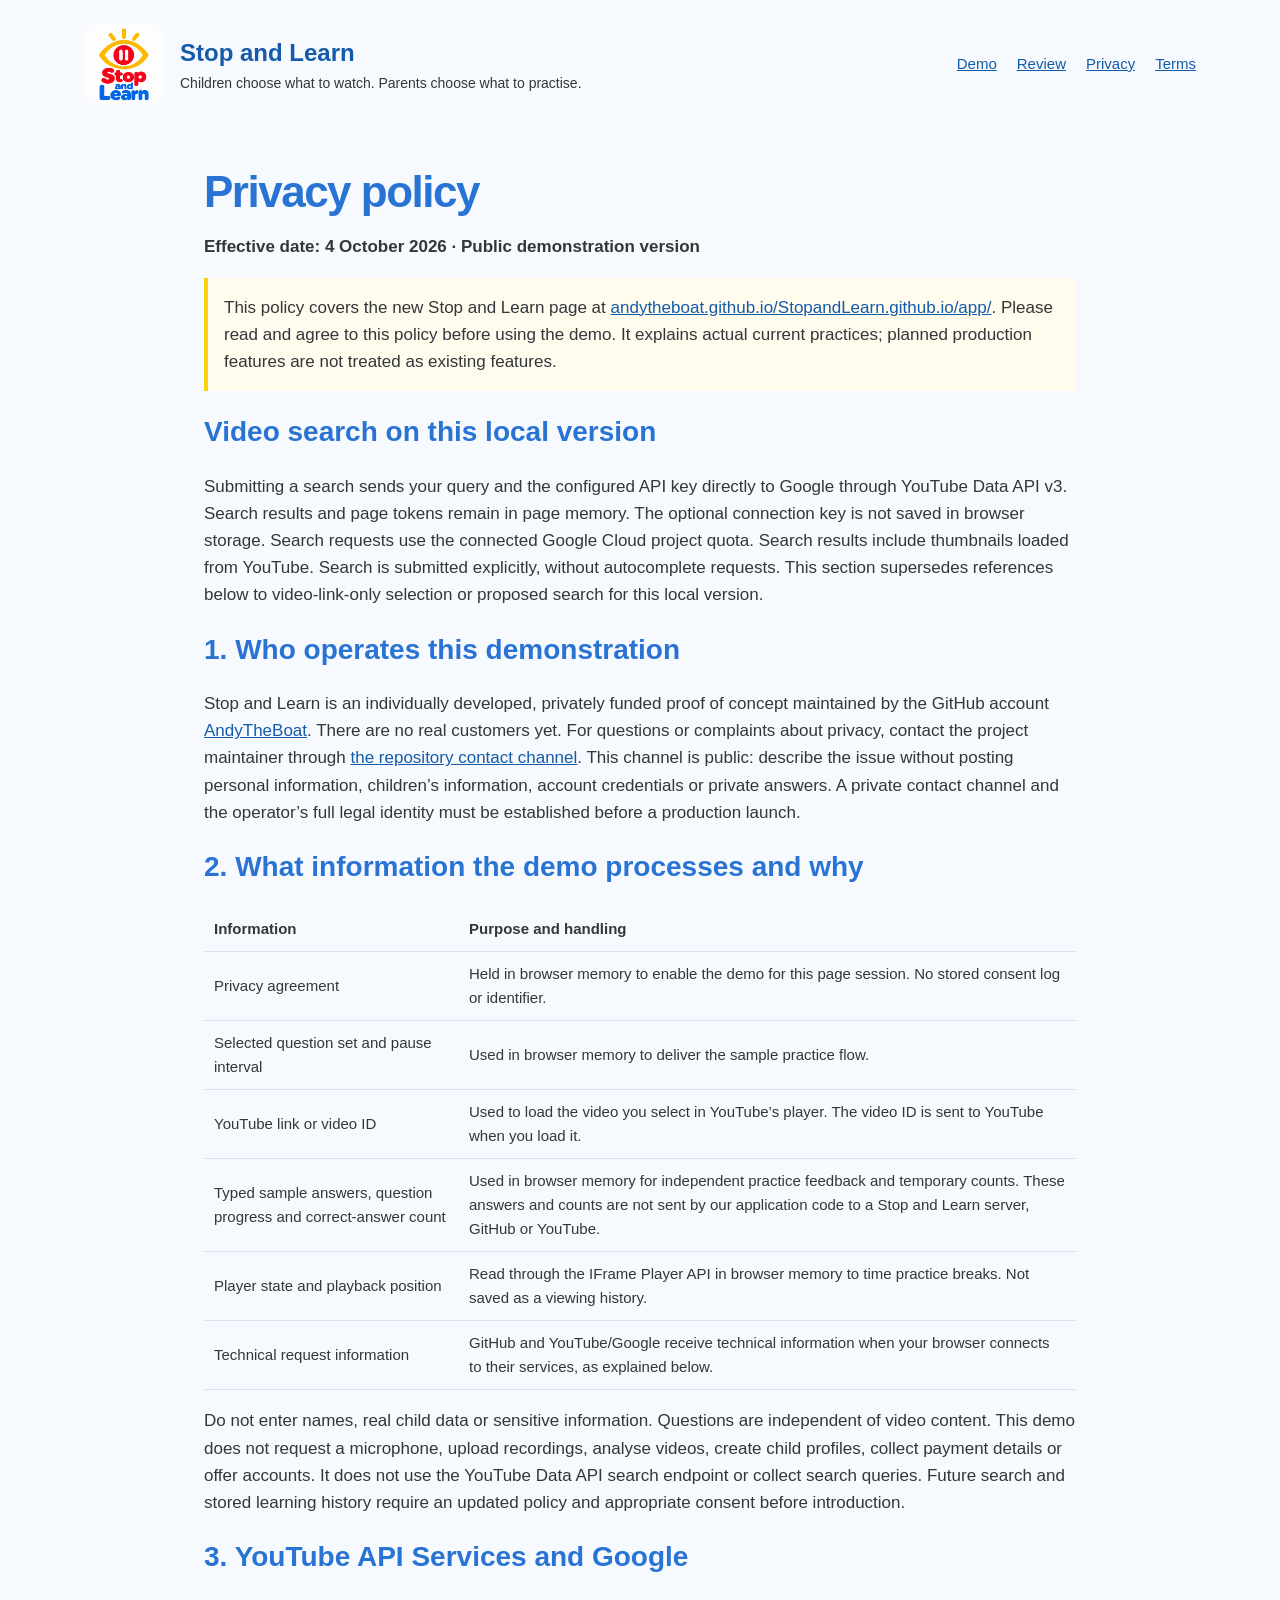
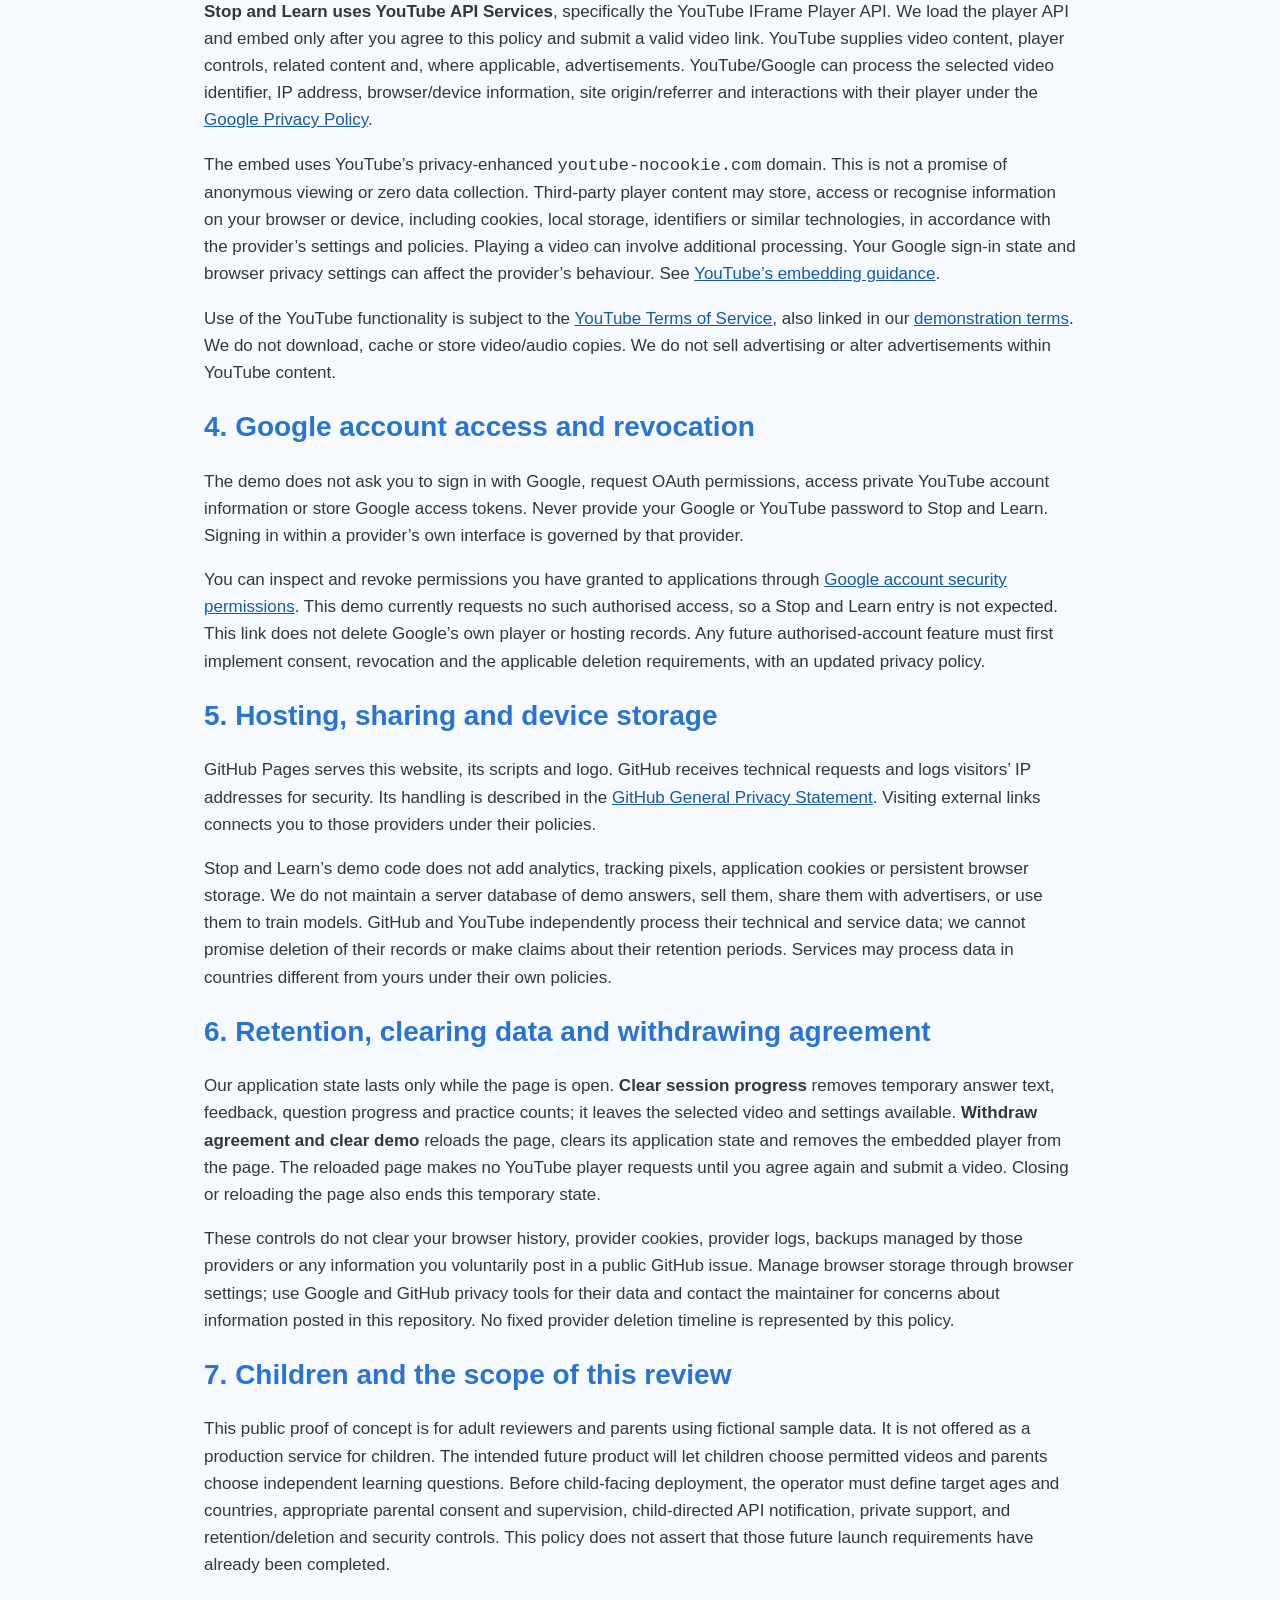
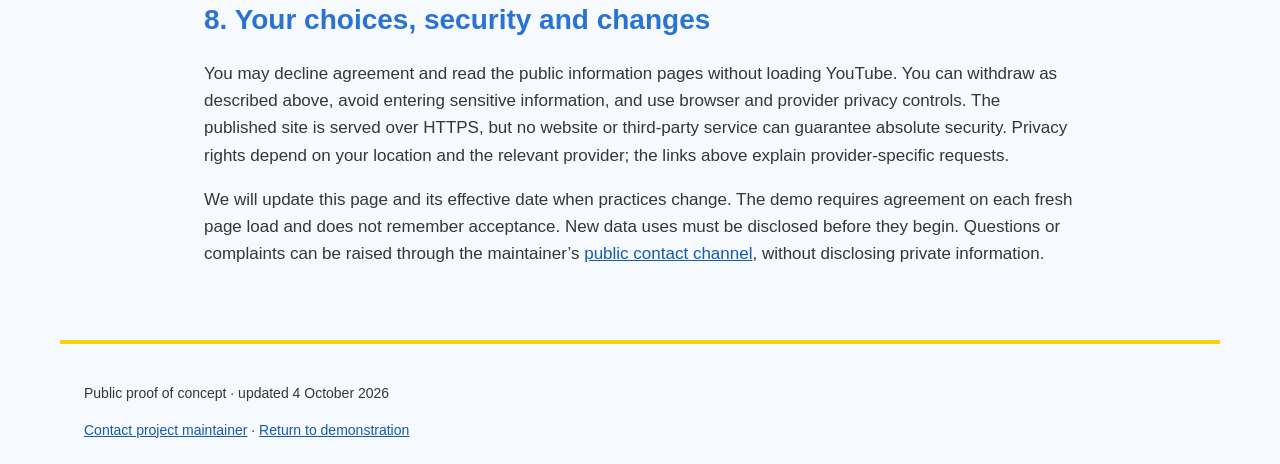
==== app/privacy.html @ 6a62c44f "Publish separate Stop and Learn app without changing quota-review pages" ====
<!doctype html><html lang="en"><head><meta charset="utf-8"><meta name="viewport" content="width=device-width,initial-scale=1"><meta name="referrer" content="strict-origin-when-cross-origin"><title>Privacy notice — Stop and Learn</title><link rel="stylesheet" href="legal.css"></head><body><header class="wrap"><a class="identity" href="index.html"><img src="stop-and-learn-logo.png" alt="Stop and Learn" width="80" height="80"><span>Stop and Learn<small>Children choose what to watch. Parents choose what to practise.</small></span></a><nav><a href="index.html#inizia">Demo</a><a href="https://andytheboat.github.io/StopandLearn.github.io/review.html">Review</a><a href="privacy.html">Privacy</a><a href="terms.html">Terms</a></nav></header><main class="wrap prose"><h1>Privacy policy</h1><p><strong>Effective date: 4 October 2026 · Public demonstration version</strong></p>
<p class="notice">This policy covers the new Stop and Learn page at <a href="https://andytheboat.github.io/StopandLearn.github.io/app/">andytheboat.github.io/StopandLearn.github.io/app/</a>. Please read and agree to this policy before using the demo. It explains actual current practices; planned production features are not treated as existing features.</p>
<h2>Video search on this local version</h2><p>Submitting a search sends your query and the configured API key directly to Google through YouTube Data API v3. Search results and page tokens remain in page memory. The optional connection key is not saved in browser storage. Search requests use the connected Google Cloud project quota. Search results include thumbnails loaded from YouTube. Search is submitted explicitly, without autocomplete requests. This section supersedes references below to video-link-only selection or proposed search for this local version.</p><h2>1. Who operates this demonstration</h2><p>Stop and Learn is an individually developed, privately funded proof of concept maintained by the GitHub account <a href="https://github.com/AndyTheBoat">AndyTheBoat</a>. There are no real customers yet. For questions or complaints about privacy, contact the project maintainer through <a href="https://github.com/AndyTheBoat/StopandLearn.github.io/issues">the repository contact channel</a>. This channel is public: describe the issue without posting personal information, children’s information, account credentials or private answers. A private contact channel and the operator’s full legal identity must be established before a production launch.</p>
<h2>2. What information the demo processes and why</h2><table><thead><tr><th>Information</th><th>Purpose and handling</th></tr></thead><tbody><tr><td>Privacy agreement</td><td>Held in browser memory to enable the demo for this page session. No stored consent log or identifier.</td></tr><tr><td>Selected question set and pause interval</td><td>Used in browser memory to deliver the sample practice flow.</td></tr><tr><td>YouTube link or video ID</td><td>Used to load the video you select in YouTube’s player. The video ID is sent to YouTube when you load it.</td></tr><tr><td>Typed sample answers, question progress and correct-answer count</td><td>Used in browser memory for independent practice feedback and temporary counts. These answers and counts are not sent by our application code to a Stop and Learn server, GitHub or YouTube.</td></tr><tr><td>Player state and playback position</td><td>Read through the IFrame Player API in browser memory to time practice breaks. Not saved as a viewing history.</td></tr><tr><td>Technical request information</td><td>GitHub and YouTube/Google receive technical information when your browser connects to their services, as explained below.</td></tr></tbody></table>
<p>Do not enter names, real child data or sensitive information. Questions are independent of video content. This demo does not request a microphone, upload recordings, analyse videos, create child profiles, collect payment details or offer accounts. It does not use the YouTube Data API search endpoint or collect search queries. Future search and stored learning history require an updated policy and appropriate consent before introduction.</p>
<h2>3. YouTube API Services and Google</h2><p><strong>Stop and Learn uses YouTube API Services</strong>, specifically the YouTube IFrame Player API. We load the player API and embed only after you agree to this policy and submit a valid video link. YouTube supplies video content, player controls, related content and, where applicable, advertisements. YouTube/Google can process the selected video identifier, IP address, browser/device information, site origin/referrer and interactions with their player under the <a href="https://policies.google.com/privacy">Google Privacy Policy</a>.</p>
<p>The embed uses YouTube’s privacy-enhanced <code>youtube-nocookie.com</code> domain. This is not a promise of anonymous viewing or zero data collection. Third-party player content may store, access or recognise information on your browser or device, including cookies, local storage, identifiers or similar technologies, in accordance with the provider’s settings and policies. Playing a video can involve additional processing. Your Google sign-in state and browser privacy settings can affect the provider’s behaviour. See <a href="https://support.google.com/youtube/answer/171780">YouTube’s embedding guidance</a>.</p>
<p>Use of the YouTube functionality is subject to the <a href="https://www.youtube.com/t/terms">YouTube Terms of Service</a>, also linked in our <a href="terms.html">demonstration terms</a>. We do not download, cache or store video/audio copies. We do not sell advertising or alter advertisements within YouTube content.</p>
<h2>4. Google account access and revocation</h2><p>The demo does not ask you to sign in with Google, request OAuth permissions, access private YouTube account information or store Google access tokens. Never provide your Google or YouTube password to Stop and Learn. Signing in within a provider’s own interface is governed by that provider.</p>
<p>You can inspect and revoke permissions you have granted to applications through <a href="https://security.google.com/settings/security/permissions">Google account security permissions</a>. This demo currently requests no such authorised access, so a Stop and Learn entry is not expected. This link does not delete Google’s own player or hosting records. Any future authorised-account feature must first implement consent, revocation and the applicable deletion requirements, with an updated privacy policy.</p>
<h2>5. Hosting, sharing and device storage</h2><p>GitHub Pages serves this website, its scripts and logo. GitHub receives technical requests and logs visitors’ IP addresses for security. Its handling is described in the <a href="https://docs.github.com/en/site-policy/privacy-policies/github-general-privacy-statement">GitHub General Privacy Statement</a>. Visiting external links connects you to those providers under their policies.</p>
<p>Stop and Learn’s demo code does not add analytics, tracking pixels, application cookies or persistent browser storage. We do not maintain a server database of demo answers, sell them, share them with advertisers, or use them to train models. GitHub and YouTube independently process their technical and service data; we cannot promise deletion of their records or make claims about their retention periods. Services may process data in countries different from yours under their own policies.</p>
<h2>6. Retention, clearing data and withdrawing agreement</h2><p>Our application state lasts only while the page is open. <strong>Clear session progress</strong> removes temporary answer text, feedback, question progress and practice counts; it leaves the selected video and settings available. <strong>Withdraw agreement and clear demo</strong> reloads the page, clears its application state and removes the embedded player from the page. The reloaded page makes no YouTube player requests until you agree again and submit a video. Closing or reloading the page also ends this temporary state.</p>
<p>These controls do not clear your browser history, provider cookies, provider logs, backups managed by those providers or any information you voluntarily post in a public GitHub issue. Manage browser storage through browser settings; use Google and GitHub privacy tools for their data and contact the maintainer for concerns about information posted in this repository. No fixed provider deletion timeline is represented by this policy.</p>
<h2>7. Children and the scope of this review</h2><p>This public proof of concept is for adult reviewers and parents using fictional sample data. It is not offered as a production service for children. The intended future product will let children choose permitted videos and parents choose independent learning questions. Before child-facing deployment, the operator must define target ages and countries, appropriate parental consent and supervision, child-directed API notification, private support, and retention/deletion and security controls. This policy does not assert that those future launch requirements have already been completed.</p>
<h2>8. Your choices, security and changes</h2><p>You may decline agreement and read the public information pages without loading YouTube. You can withdraw as described above, avoid entering sensitive information, and use browser and provider privacy controls. The published site is served over HTTPS, but no website or third-party service can guarantee absolute security. Privacy rights depend on your location and the relevant provider; the links above explain provider-specific requests.</p>
<p>We will update this page and its effective date when practices change. The demo requires agreement on each fresh page load and does not remember acceptance. New data uses must be disclosed before they begin. Questions or complaints can be raised through the maintainer’s <a href="https://github.com/AndyTheBoat/StopandLearn.github.io/issues">public contact channel</a>, without disclosing private information.</p></main><footer class="wrap"><p>Public proof of concept · updated 4 October 2026</p><a href="https://github.com/AndyTheBoat/StopandLearn.github.io/issues">Contact project maintainer</a> · <a href="index.html">Return to demonstration</a></footer></body></html>
---- app/legal.css ----
:root{--blue:#2873d3;--yellow:#f8d20b;--red:#ec2527;--ink:#33363b;--line:#d7e2ef}*{box-sizing:border-box}html{scroll-behavior:smooth}body{margin:0;background:#f6f9fd;color:var(--ink);font:17px/1.6 'Trebuchet MS',Arial,sans-serif}.wrap{max-width:1160px;margin:auto;padding:24px}header{display:flex;align-items:center;justify-content:space-between;gap:24px}.identity{display:flex;align-items:center;gap:16px;text-decoration:none;font-weight:bold;font-size:24px}.identity img{object-fit:contain;border-radius:12px}.identity small{display:block;font-size:14px;font-weight:normal;color:var(--ink)}a{color:#145baa}nav,footer div{display:flex;gap:20px;flex-wrap:wrap}nav a{font-size:15px}.hero{padding:36px 0 28px;max-width:880px}h1{font-size:clamp(36px,5.5vw,66px);line-height:1.1;letter-spacing:-1.5px;margin:16px 0;color:var(--blue)}h2{font-size:28px;line-height:1.25;color:var(--blue)}h3{line-height:1.3}.eyebrow{text-transform:uppercase;font-size:12px;letter-spacing:1.4px;font-weight:bold;color:#5b6270}.button,button{display:inline-block;border:0;border-radius:9px;background:var(--blue);color:white;padding:12px 18px;font:700 15px 'Trebuchet MS',sans-serif;cursor:pointer;text-decoration:none}.secondary{background:var(--yellow);color:var(--ink)}button:disabled{opacity:.5;cursor:default}.flow{display:flex;gap:12px;align-items:center;flex-wrap:wrap;margin:14px 0 32px}.flow span{background:white;border:1px solid var(--line);border-radius:8px;padding:12px 16px}.panel{padding:28px;background:white;border:1px solid var(--line);border-radius:16px;margin:24px 0}.columns{display:grid;grid-template-columns:1fr 1fr;gap:24px;margin:24px 0}label{display:block;font-weight:bold;margin-bottom:8px}input[type=text],select{width:100%;padding:12px;border:1px solid #9daec3;border-radius:8px;background:white;font:inherit;color:var(--ink)}.input-row{display:flex;gap:12px}.input-row input{flex:1;min-width:0}.hint{font-size:14px;color:#576170}.consent{font-size:14px;font-weight:normal}.consent input{margin-right:8px}.learning-grid{display:grid;grid-template-columns:minmax(0,1.6fr) minmax(260px,1fr);gap:24px;margin-top:24px}#player-shell{width:100%;aspect-ratio:16/9;min-height:200px;background:#edf3fa;display:grid;place-items:center}#player{width:100%;height:100%;min-height:200px;border:0}#player p{text-align:center;margin-top:60px}.practice{padding:20px;background:#fffbed;border:1px solid #efdea0;border-radius:12px}.practice button,.practice input{margin-top:12px}#feedback{font-weight:bold}footer{font-size:14px;border-top:4px solid var(--yellow);margin-top:32px!important}footer div{margin-top:12px}.prose{max-width:920px}.prose h1{font-size:44px}.notice{background:#fffbed;border-left:4px solid var(--yellow);padding:16px}table{border-collapse:collapse;width:100%;font-size:15px}th,td{text-align:left;border-bottom:1px solid var(--line);padding:10px}svg{width:100%;height:auto}.architecture{overflow:auto}.architecture svg{min-width:650px}:focus-visible{outline:3px solid var(--blue);outline-offset:3px}[hidden]{display:none!important}@media(max-width:800px){header{align-items:flex-start;flex-direction:column}.learning-grid,.columns{grid-template-columns:1fr}.panel{padding:18px}.wrap{padding:18px}.input-row{flex-direction:column}.identity{font-size:20px}.identity img{width:66px;height:66px}.identity small{max-width:280px}nav{gap:16px}h1{letter-spacing:-.7px}}
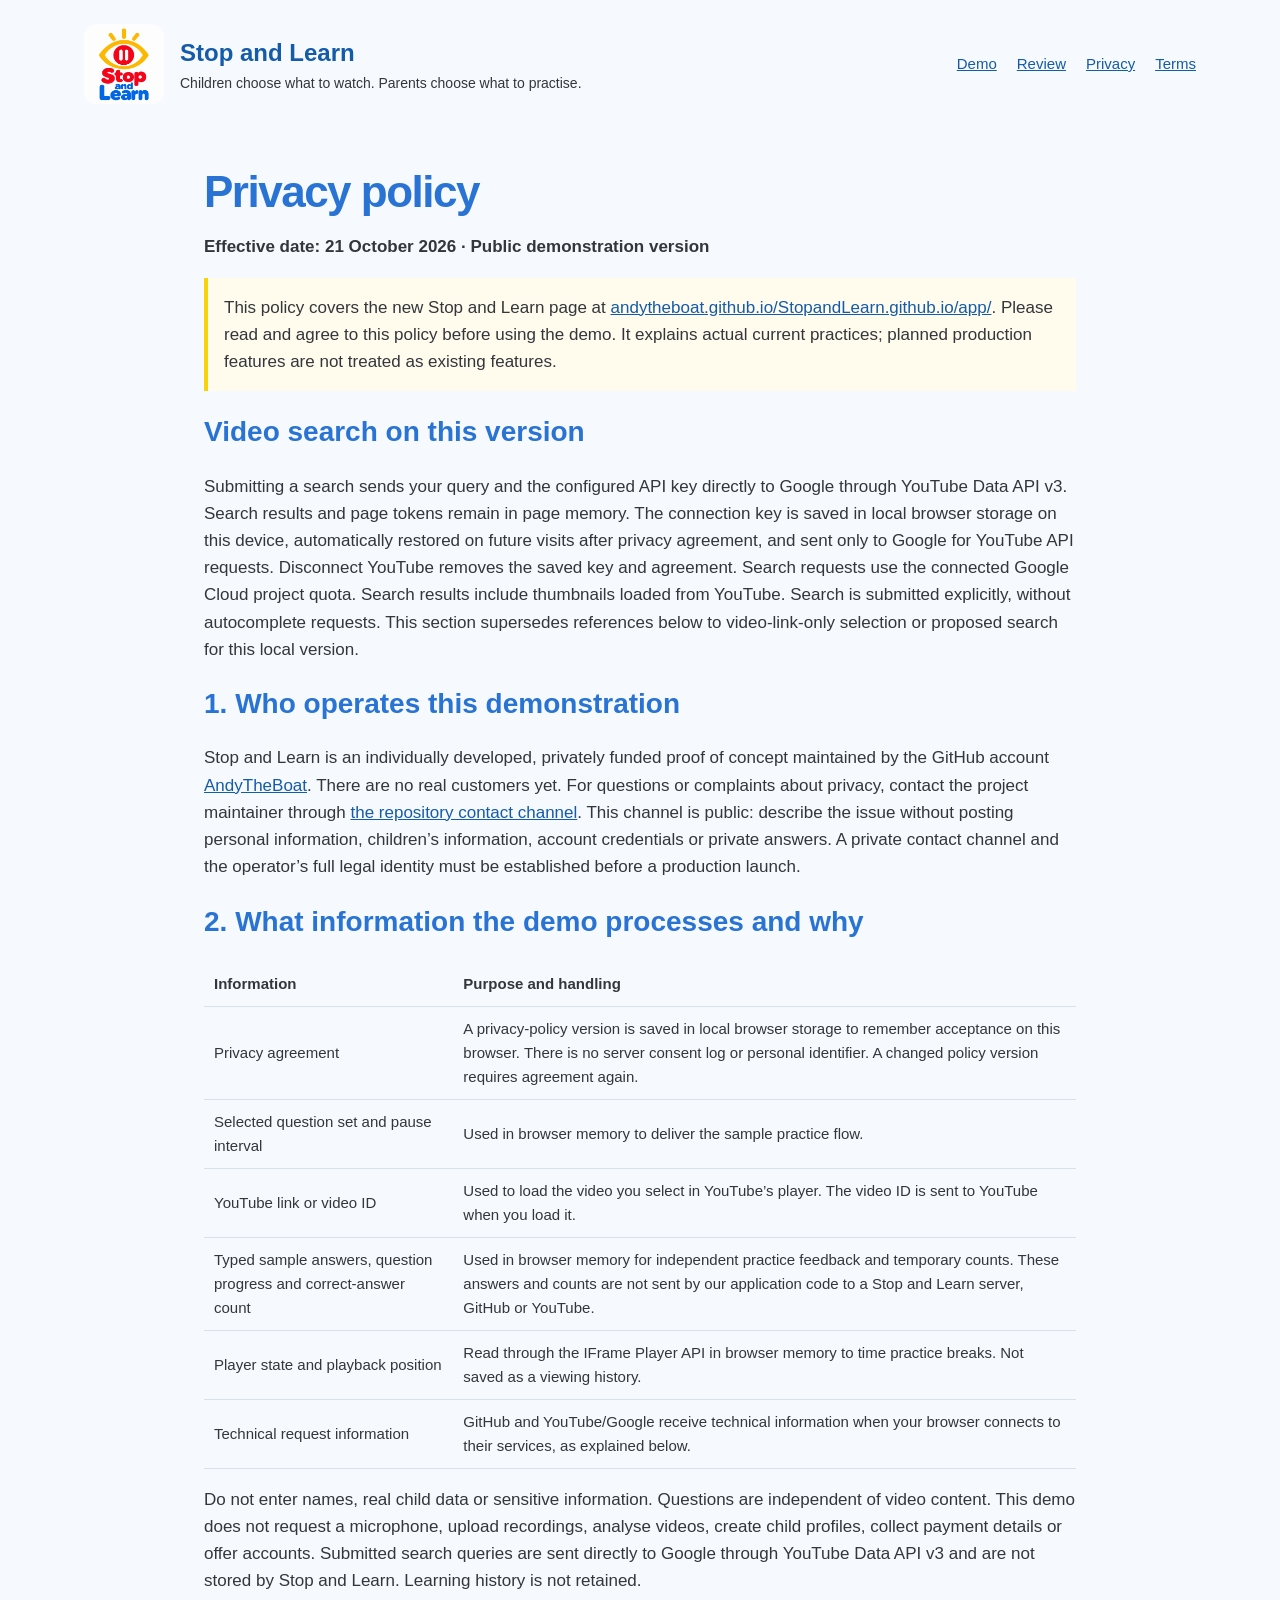
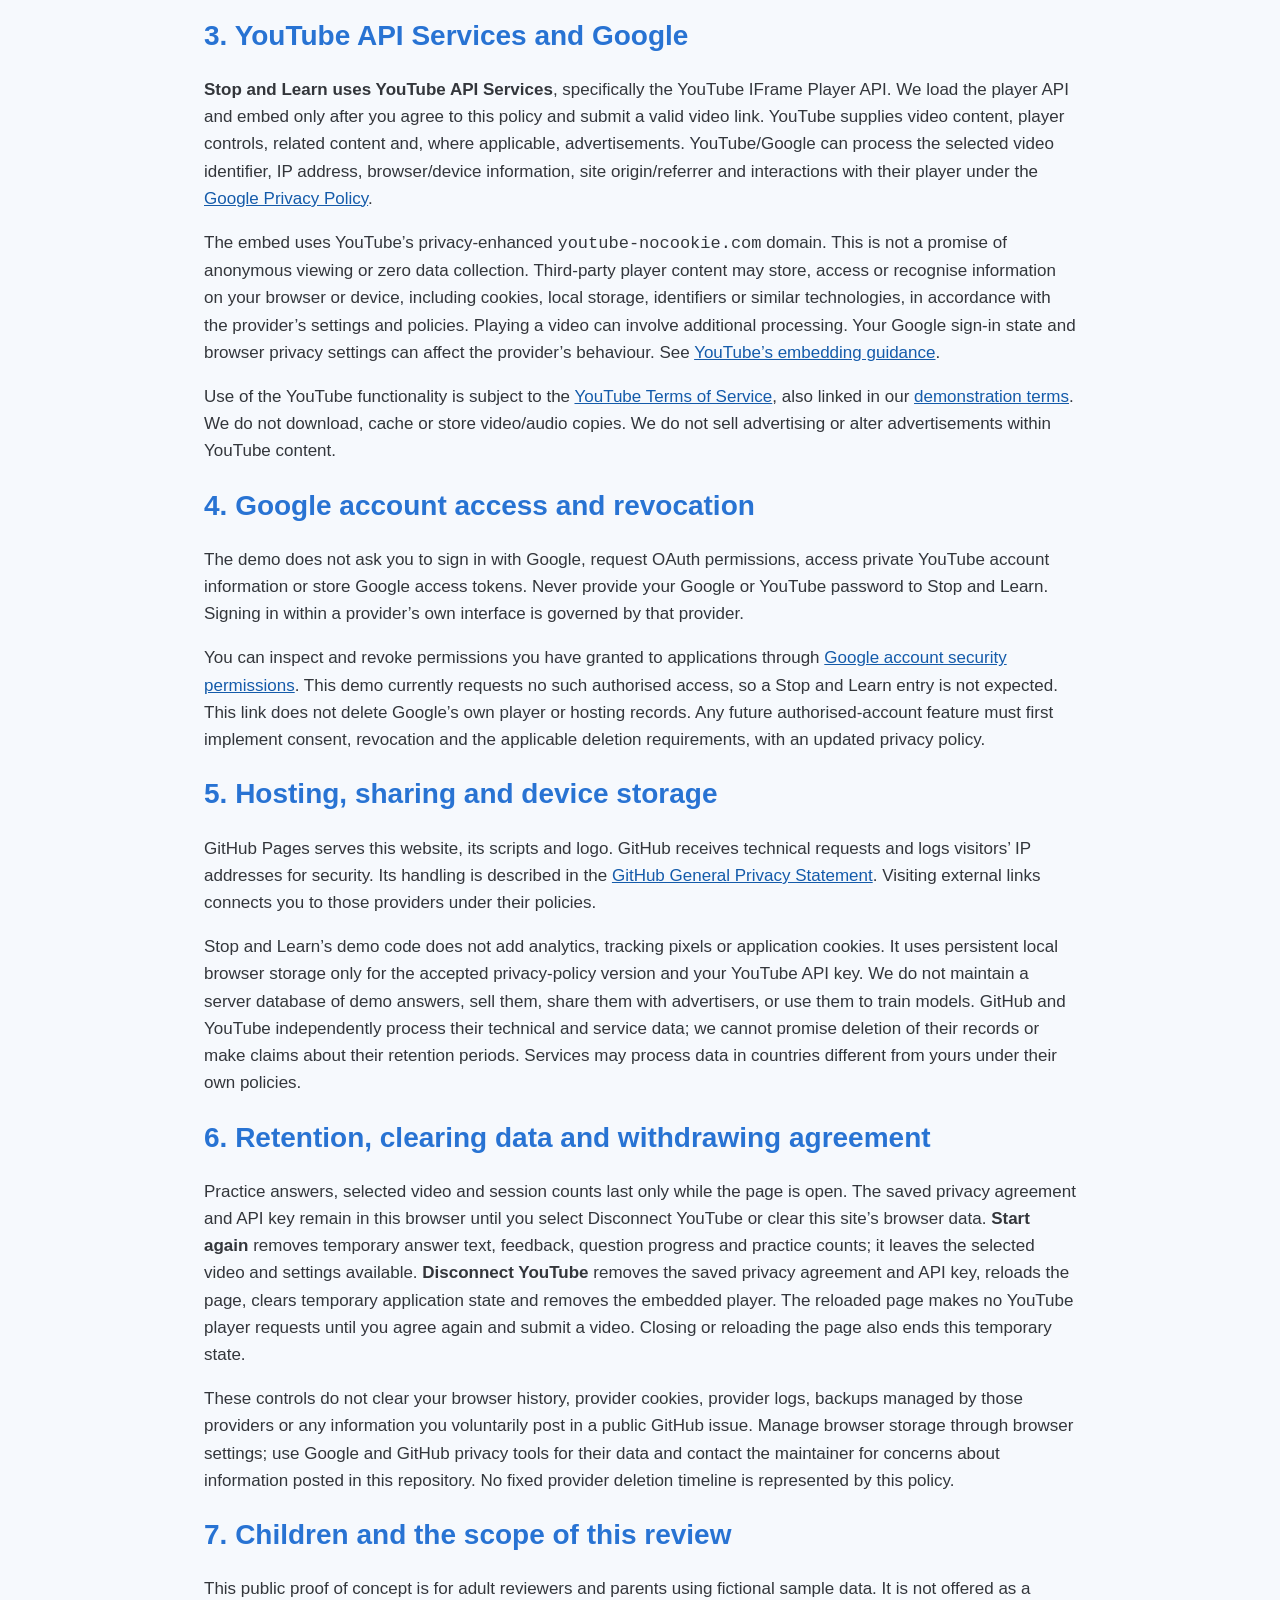
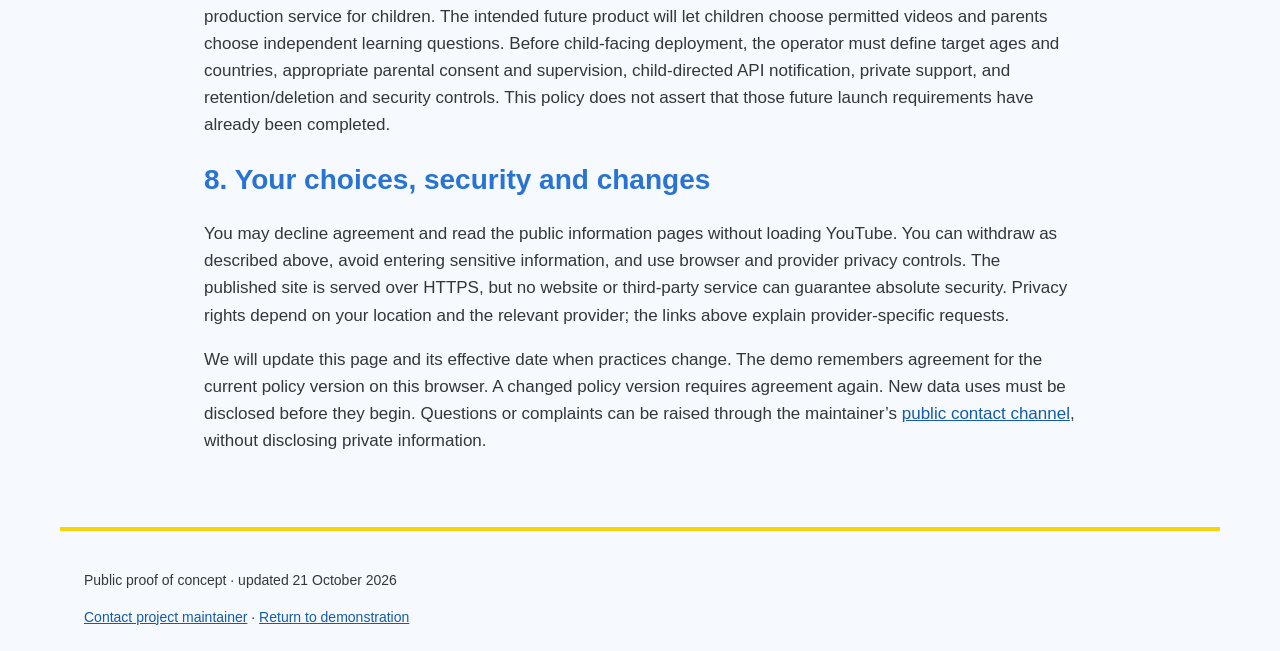
==== commit c1c2b914: "Remember consent and YouTube key locally in browser" ====
--- a/app/privacy.html
+++ b/app/privacy.html
@@ -1,17 +1,17 @@
-<!doctype html><html lang="en"><head><meta charset="utf-8"><meta name="viewport" content="width=device-width,initial-scale=1"><meta name="referrer" content="strict-origin-when-cross-origin"><title>Privacy notice — Stop and Learn</title><link rel="stylesheet" href="legal.css"></head><body><header class="wrap"><a class="identity" href="index.html"><img src="stop-and-learn-logo.png" alt="Stop and Learn" width="80" height="80"><span>Stop and Learn<small>Children choose what to watch. Parents choose what to practise.</small></span></a><nav><a href="index.html#inizia">Demo</a><a href="https://andytheboat.github.io/StopandLearn.github.io/review.html">Review</a><a href="privacy.html">Privacy</a><a href="terms.html">Terms</a></nav></header><main class="wrap prose"><h1>Privacy policy</h1><p><strong>Effective date: 4 October 2026 · Public demonstration version</strong></p>
+<!doctype html><html lang="en"><head><meta charset="utf-8"><meta name="viewport" content="width=device-width,initial-scale=1"><meta name="referrer" content="strict-origin-when-cross-origin"><title>Privacy notice — Stop and Learn</title><link rel="stylesheet" href="legal.css"></head><body><header class="wrap"><a class="identity" href="index.html"><img src="stop-and-learn-logo.png" alt="Stop and Learn" width="80" height="80"><span>Stop and Learn<small>Children choose what to watch. Parents choose what to practise.</small></span></a><nav><a href="index.html#inizia">Demo</a><a href="https://andytheboat.github.io/StopandLearn.github.io/review.html">Review</a><a href="privacy.html">Privacy</a><a href="terms.html">Terms</a></nav></header><main class="wrap prose"><h1>Privacy policy</h1><p><strong>Effective date: 21 October 2026 · Public demonstration version</strong></p>
 <p class="notice">This policy covers the new Stop and Learn page at <a href="https://andytheboat.github.io/StopandLearn.github.io/app/">andytheboat.github.io/StopandLearn.github.io/app/</a>. Please read and agree to this policy before using the demo. It explains actual current practices; planned production features are not treated as existing features.</p>
-<h2>Video search on this local version</h2><p>Submitting a search sends your query and the configured API key directly to Google through YouTube Data API v3. Search results and page tokens remain in page memory. The optional connection key is not saved in browser storage. Search requests use the connected Google Cloud project quota. Search results include thumbnails loaded from YouTube. Search is submitted explicitly, without autocomplete requests. This section supersedes references below to video-link-only selection or proposed search for this local version.</p><h2>1. Who operates this demonstration</h2><p>Stop and Learn is an individually developed, privately funded proof of concept maintained by the GitHub account <a href="https://github.com/AndyTheBoat">AndyTheBoat</a>. There are no real customers yet. For questions or complaints about privacy, contact the project maintainer through <a href="https://github.com/AndyTheBoat/StopandLearn.github.io/issues">the repository contact channel</a>. This channel is public: describe the issue without posting personal information, children’s information, account credentials or private answers. A private contact channel and the operator’s full legal identity must be established before a production launch.</p>
-<h2>2. What information the demo processes and why</h2><table><thead><tr><th>Information</th><th>Purpose and handling</th></tr></thead><tbody><tr><td>Privacy agreement</td><td>Held in browser memory to enable the demo for this page session. No stored consent log or identifier.</td></tr><tr><td>Selected question set and pause interval</td><td>Used in browser memory to deliver the sample practice flow.</td></tr><tr><td>YouTube link or video ID</td><td>Used to load the video you select in YouTube’s player. The video ID is sent to YouTube when you load it.</td></tr><tr><td>Typed sample answers, question progress and correct-answer count</td><td>Used in browser memory for independent practice feedback and temporary counts. These answers and counts are not sent by our application code to a Stop and Learn server, GitHub or YouTube.</td></tr><tr><td>Player state and playback position</td><td>Read through the IFrame Player API in browser memory to time practice breaks. Not saved as a viewing history.</td></tr><tr><td>Technical request information</td><td>GitHub and YouTube/Google receive technical information when your browser connects to their services, as explained below.</td></tr></tbody></table>
-<p>Do not enter names, real child data or sensitive information. Questions are independent of video content. This demo does not request a microphone, upload recordings, analyse videos, create child profiles, collect payment details or offer accounts. It does not use the YouTube Data API search endpoint or collect search queries. Future search and stored learning history require an updated policy and appropriate consent before introduction.</p>
+<h2>Video search on this version</h2><p>Submitting a search sends your query and the configured API key directly to Google through YouTube Data API v3. Search results and page tokens remain in page memory. The connection key is saved in local browser storage on this device, automatically restored on future visits after privacy agreement, and sent only to Google for YouTube API requests. Disconnect YouTube removes the saved key and agreement. Search requests use the connected Google Cloud project quota. Search results include thumbnails loaded from YouTube. Search is submitted explicitly, without autocomplete requests. This section supersedes references below to video-link-only selection or proposed search for this local version.</p><h2>1. Who operates this demonstration</h2><p>Stop and Learn is an individually developed, privately funded proof of concept maintained by the GitHub account <a href="https://github.com/AndyTheBoat">AndyTheBoat</a>. There are no real customers yet. For questions or complaints about privacy, contact the project maintainer through <a href="https://github.com/AndyTheBoat/StopandLearn.github.io/issues">the repository contact channel</a>. This channel is public: describe the issue without posting personal information, children’s information, account credentials or private answers. A private contact channel and the operator’s full legal identity must be established before a production launch.</p>
+<h2>2. What information the demo processes and why</h2><table><thead><tr><th>Information</th><th>Purpose and handling</th></tr></thead><tbody><tr><td>Privacy agreement</td><td>A privacy-policy version is saved in local browser storage to remember acceptance on this browser. There is no server consent log or personal identifier. A changed policy version requires agreement again.</td></tr><tr><td>Selected question set and pause interval</td><td>Used in browser memory to deliver the sample practice flow.</td></tr><tr><td>YouTube link or video ID</td><td>Used to load the video you select in YouTube’s player. The video ID is sent to YouTube when you load it.</td></tr><tr><td>Typed sample answers, question progress and correct-answer count</td><td>Used in browser memory for independent practice feedback and temporary counts. These answers and counts are not sent by our application code to a Stop and Learn server, GitHub or YouTube.</td></tr><tr><td>Player state and playback position</td><td>Read through the IFrame Player API in browser memory to time practice breaks. Not saved as a viewing history.</td></tr><tr><td>Technical request information</td><td>GitHub and YouTube/Google receive technical information when your browser connects to their services, as explained below.</td></tr></tbody></table>
+<p>Do not enter names, real child data or sensitive information. Questions are independent of video content. This demo does not request a microphone, upload recordings, analyse videos, create child profiles, collect payment details or offer accounts. Submitted search queries are sent directly to Google through YouTube Data API v3 and are not stored by Stop and Learn. Learning history is not retained.</p>
 <h2>3. YouTube API Services and Google</h2><p><strong>Stop and Learn uses YouTube API Services</strong>, specifically the YouTube IFrame Player API. We load the player API and embed only after you agree to this policy and submit a valid video link. YouTube supplies video content, player controls, related content and, where applicable, advertisements. YouTube/Google can process the selected video identifier, IP address, browser/device information, site origin/referrer and interactions with their player under the <a href="https://policies.google.com/privacy">Google Privacy Policy</a>.</p>
 <p>The embed uses YouTube’s privacy-enhanced <code>youtube-nocookie.com</code> domain. This is not a promise of anonymous viewing or zero data collection. Third-party player content may store, access or recognise information on your browser or device, including cookies, local storage, identifiers or similar technologies, in accordance with the provider’s settings and policies. Playing a video can involve additional processing. Your Google sign-in state and browser privacy settings can affect the provider’s behaviour. See <a href="https://support.google.com/youtube/answer/171780">YouTube’s embedding guidance</a>.</p>
 <p>Use of the YouTube functionality is subject to the <a href="https://www.youtube.com/t/terms">YouTube Terms of Service</a>, also linked in our <a href="terms.html">demonstration terms</a>. We do not download, cache or store video/audio copies. We do not sell advertising or alter advertisements within YouTube content.</p>
 <h2>4. Google account access and revocation</h2><p>The demo does not ask you to sign in with Google, request OAuth permissions, access private YouTube account information or store Google access tokens. Never provide your Google or YouTube password to Stop and Learn. Signing in within a provider’s own interface is governed by that provider.</p>
 <p>You can inspect and revoke permissions you have granted to applications through <a href="https://security.google.com/settings/security/permissions">Google account security permissions</a>. This demo currently requests no such authorised access, so a Stop and Learn entry is not expected. This link does not delete Google’s own player or hosting records. Any future authorised-account feature must first implement consent, revocation and the applicable deletion requirements, with an updated privacy policy.</p>
 <h2>5. Hosting, sharing and device storage</h2><p>GitHub Pages serves this website, its scripts and logo. GitHub receives technical requests and logs visitors’ IP addresses for security. Its handling is described in the <a href="https://docs.github.com/en/site-policy/privacy-policies/github-general-privacy-statement">GitHub General Privacy Statement</a>. Visiting external links connects you to those providers under their policies.</p>
-<p>Stop and Learn’s demo code does not add analytics, tracking pixels, application cookies or persistent browser storage. We do not maintain a server database of demo answers, sell them, share them with advertisers, or use them to train models. GitHub and YouTube independently process their technical and service data; we cannot promise deletion of their records or make claims about their retention periods. Services may process data in countries different from yours under their own policies.</p>
-<h2>6. Retention, clearing data and withdrawing agreement</h2><p>Our application state lasts only while the page is open. <strong>Clear session progress</strong> removes temporary answer text, feedback, question progress and practice counts; it leaves the selected video and settings available. <strong>Withdraw agreement and clear demo</strong> reloads the page, clears its application state and removes the embedded player from the page. The reloaded page makes no YouTube player requests until you agree again and submit a video. Closing or reloading the page also ends this temporary state.</p>
+<p>Stop and Learn’s demo code does not add analytics, tracking pixels or application cookies. It uses persistent local browser storage only for the accepted privacy-policy version and your YouTube API key. We do not maintain a server database of demo answers, sell them, share them with advertisers, or use them to train models. GitHub and YouTube independently process their technical and service data; we cannot promise deletion of their records or make claims about their retention periods. Services may process data in countries different from yours under their own policies.</p>
+<h2>6. Retention, clearing data and withdrawing agreement</h2><p>Practice answers, selected video and session counts last only while the page is open. The saved privacy agreement and API key remain in this browser until you select Disconnect YouTube or clear this site’s browser data. <strong>Start again</strong> removes temporary answer text, feedback, question progress and practice counts; it leaves the selected video and settings available. <strong>Disconnect YouTube</strong> removes the saved privacy agreement and API key, reloads the page, clears temporary application state and removes the embedded player. The reloaded page makes no YouTube player requests until you agree again and submit a video. Closing or reloading the page also ends this temporary state.</p>
 <p>These controls do not clear your browser history, provider cookies, provider logs, backups managed by those providers or any information you voluntarily post in a public GitHub issue. Manage browser storage through browser settings; use Google and GitHub privacy tools for their data and contact the maintainer for concerns about information posted in this repository. No fixed provider deletion timeline is represented by this policy.</p>
 <h2>7. Children and the scope of this review</h2><p>This public proof of concept is for adult reviewers and parents using fictional sample data. It is not offered as a production service for children. The intended future product will let children choose permitted videos and parents choose independent learning questions. Before child-facing deployment, the operator must define target ages and countries, appropriate parental consent and supervision, child-directed API notification, private support, and retention/deletion and security controls. This policy does not assert that those future launch requirements have already been completed.</p>
 <h2>8. Your choices, security and changes</h2><p>You may decline agreement and read the public information pages without loading YouTube. You can withdraw as described above, avoid entering sensitive information, and use browser and provider privacy controls. The published site is served over HTTPS, but no website or third-party service can guarantee absolute security. Privacy rights depend on your location and the relevant provider; the links above explain provider-specific requests.</p>
-<p>We will update this page and its effective date when practices change. The demo requires agreement on each fresh page load and does not remember acceptance. New data uses must be disclosed before they begin. Questions or complaints can be raised through the maintainer’s <a href="https://github.com/AndyTheBoat/StopandLearn.github.io/issues">public contact channel</a>, without disclosing private information.</p></main><footer class="wrap"><p>Public proof of concept · updated 4 October 2026</p><a href="https://github.com/AndyTheBoat/StopandLearn.github.io/issues">Contact project maintainer</a> · <a href="index.html">Return to demonstration</a></footer></body></html>+<p>We will update this page and its effective date when practices change. The demo remembers agreement for the current policy version on this browser. A changed policy version requires agreement again. New data uses must be disclosed before they begin. Questions or complaints can be raised through the maintainer’s <a href="https://github.com/AndyTheBoat/StopandLearn.github.io/issues">public contact channel</a>, without disclosing private information.</p></main><footer class="wrap"><p>Public proof of concept · updated 21 October 2026</p><a href="https://github.com/AndyTheBoat/StopandLearn.github.io/issues">Contact project maintainer</a> · <a href="index.html">Return to demonstration</a></footer></body></html>
